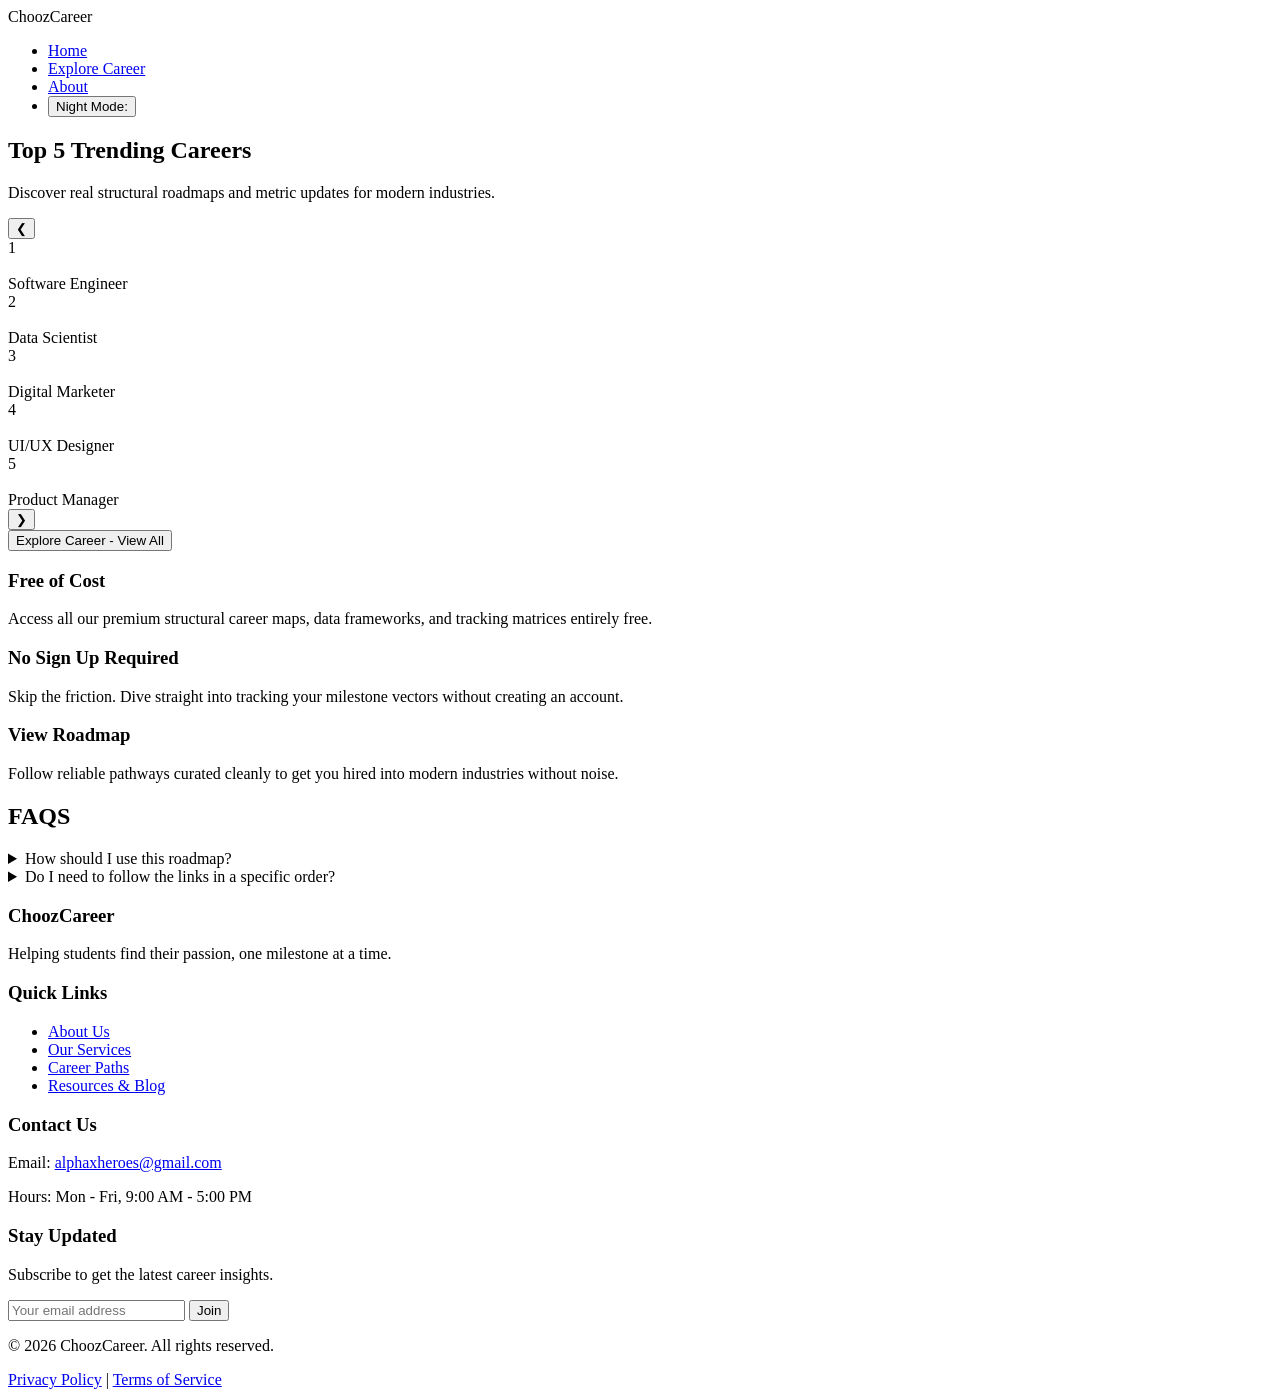
==== index.html @ 9ff568b5 "Initial Commit" ====
<!DOCTYPE html>
<html lang="en">

<head>
    <meta charset="UTF-8">
    <meta name="viewport" content="width=device-width, initial-scale=1.0">
    <title>ChoozCareer - Find Your Path</title>
    <link rel="stylesheet" href="/ChoozCareer/Css/index.css">
    <link rel="stylesheet" href="/ChoozCareer/Css/nav.css">
    <link rel="stylesheet" href="/ChoozCareer/Css/footer.css">
</head>
<header class="header">
    <div class="name">Chooz<span class="career">Career</span></div>
    <nav>
        <ul>
            <li><a href="index.html">Home</a></li>
            <li><a href="/ChoozCareer/Pages/explore.html">Explore Career</a></li>
            <li><a href="/ChoozCareer/Pages/about.html">About</a></li>
            <li class="theme-toggle-item">
                <button class="theme-switch" id="globalThemeBtn" onclick="toggleTheme()" aria-label="Toggle Night Mode">
                    <span class="switch-label">Night Mode:</span>
                    <div class="switch-track">
                        <div class="switch-knob"></div>
                    </div>
                </button>
            </li>
        </ul>
    </nav>
</header>

<main>
    <section class="hero">
        <h1>Top 5 Trending Careers</h1>
        <p>Discover real structural roadmaps and metric updates for modern industries.</p>
    </section>

    <section class="slider-section">
        <div class="slider-container">
            <button class="slider-btn prev-btn" onclick="changeSlide(-1)">&#10094;</button>

            <div class="slide active">
                <div class="slide-num">1</div>
                <img src="/images/software_engineer.jfif" alt="">
                <div class="slide-caption">Software Engineer</div>
            </div>
            <div class="slide">
                <div class="slide-num">2</div>
                <img src="/images/data_science.jfif" alt="">
                <div class="slide-caption">Data Scientist</div>
            </div>
            <div class="slide">
                <div class="slide-num">3</div>
                <img src="/images/digital_marketing.jfif" alt="">
                <div class="slide-caption">Digital Marketer</div>
            </div>
            <div class="slide">
                <div class="slide-num">4</div>
                <img src="/images/ui-ux.jfif" alt="">
                <div class="slide-caption">UI/UX Designer</div>
            </div>
            <div class="slide">
                <div class="slide-num">5</div>
                <img src="/images/product_manager.jfif" alt="">
                <div class="slide-caption">Product Manager</div>
            </div>

            <button class="slider-btn next-btn" onclick="changeSlide(1)">&#10095;</button>
        </div>

        <div class="explore-action">
            <button class="view-all-btn" onclick="window.location.href='explore.html'">Explore Career - View
                All</button>
        </div>
    </section>
    <section class="features-section">
        <div class="feature-box">
            <h3>Free of Cost</h3>
            <p>Access all our premium structural career maps, data frameworks, and tracking matrices entirely free.</p>
        </div>
        <div class="feature-box">
            <h3>No Sign Up Required</h3>
            <p>Skip the friction. Dive straight into tracking your milestone vectors without creating an account.</p>
        </div>
        <div class="feature-box">
            <h3>View Roadmap</h3>
            <p>Follow reliable pathways curated cleanly to get you hired into modern industries without noise.</p>
        </div>
    </section>

    <section class="faqs-section">
        <h2>FAQS</h2>
        <div class="faqs-container">

            <details class="faq-item">
                <summary>How should I use this roadmap?</summary>
                <p>Simply view the visual track to understand the core progression, then use the provided document links
                    to access the deep-dive learning materials for each node.</p>
            </details>

            <details class="faq-item">
                <summary>Do I need to follow the links in a specific order?</summary>
                <p>It helps to view the map from start to finish to understand the big picture, but you can click any
                    document link to learn a specific topic immediately.</p>
            </details>

        </div>
    </section>
</main>

<footer class="main-footer">
    <div class="footer-container">
        <div class="footer-section footer-brand">
            <h3>ChoozCareer</h3>
            <p>Helping students find their passion, one milestone at a time.</p>
        </div>

        <div class="footer-section footer-links">
            <h3>Quick Links</h3>
            <ul>
                <li><a href="#about">About Us</a></li>
                <li><a href="#services">Our Services</a></li>
                <li><a href="#careers">Career Paths</a></li>
                <li><a href="#blog">Resources & Blog</a></li>
            </ul>
        </div>

        <div class="footer-section contact-info" id="contact-info">
            <h3>Contact Us</h3>
            <p>Email: <a href="mailto:alphaxheroes@gmail.com">alphaxheroes@gmail.com</a></p>
            <p>Hours: Mon - Fri, 9:00 AM - 5:00 PM</p>
        </div>

        <div class="footer-section footer-newsletter">
            <h3>Stay Updated</h3>
            <p>Subscribe to get the latest career insights.</p>
            <form class="newsletter-form">
                <input type="email" placeholder="Your email address" required>
                <button type="submit">Join</button>
            </form>
        </div>
    </div>

    <div class="footer-bottom">
        <p>&copy; 2026 ChoozCareer. All rights reserved.</p>
        <div class="footer-legal">
            <a href="#privacy">Privacy Policy</a> | 
            <a href="#terms">Terms of Service</a>
        </div>
    </div>
</footer>


<script src="/ChoozCareer/Js/script.js">

</script>
</body>

</html>
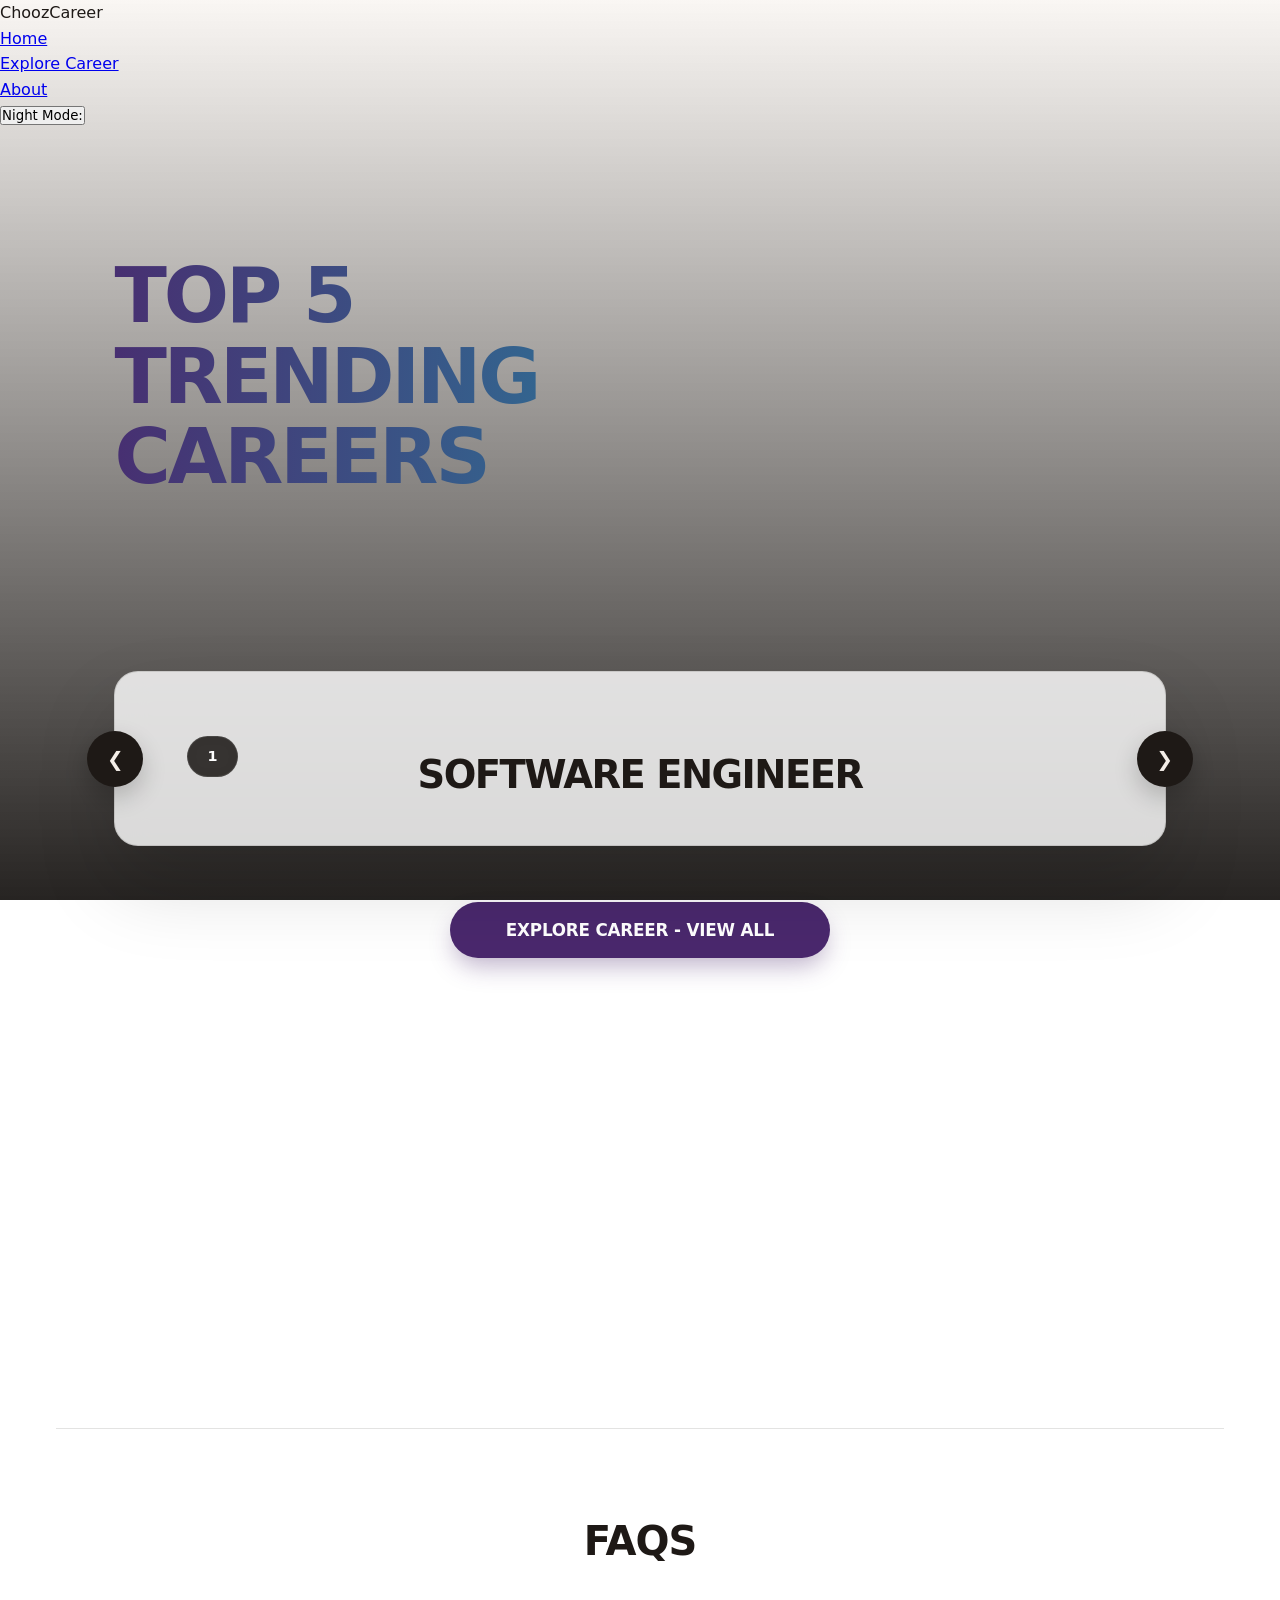
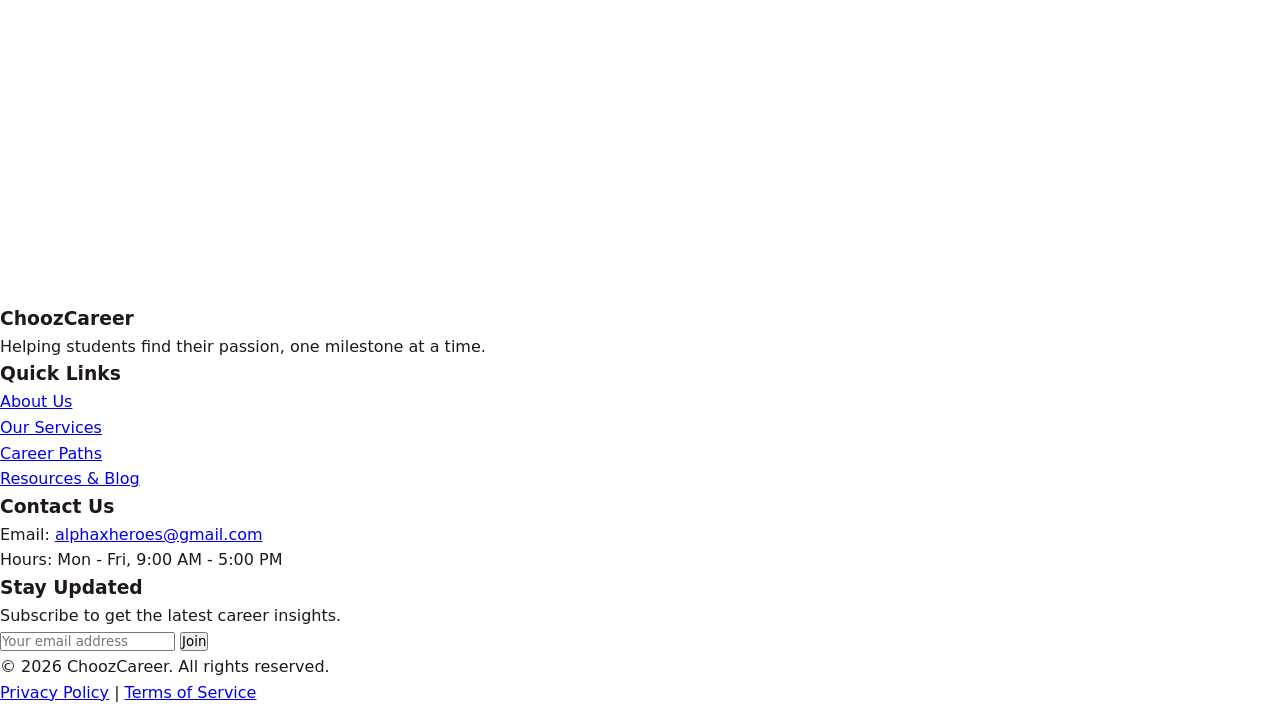
==== commit efd18bc6: "second commit" ====
--- a/index.html
+++ b/index.html
@@ -5,7 +5,7 @@
     <meta charset="UTF-8">
     <meta name="viewport" content="width=device-width, initial-scale=1.0">
     <title>ChoozCareer - Find Your Path</title>
-    <link rel="stylesheet" href="/ChoozCareer/Css/index.css">
+    <link rel="stylesheet" href="Css/index.css">
     <link rel="stylesheet" href="/ChoozCareer/Css/nav.css">
     <link rel="stylesheet" href="/ChoozCareer/Css/footer.css">
 </head>
--- a/Css/index.css
+++ b/Css/index.css
@@ -0,0 +1,307 @@
+:root {
+    --bg-color: #f4eee8; 
+    --text-color: #1e1916; 
+    --text-muted: #57504a; 
+    --primary: #4a286d;
+    --primary-hover: #6d3ba3;
+    --accent: #248ca5;
+    --card-bg: rgba(255, 255, 255, 0.82); 
+    --border-color: rgba(30, 25, 22, 0.12);
+    --footer-bg: #14110f;
+    --footer-text: #a39e99;
+    --glass-blur: blur(16px);
+    --radius-premium: 24px;
+}
+
+[data-theme="dark"] {
+    --bg-color: #0f0d0c;
+    --text-color: #f4eee8;
+    --text-muted: #bdafa4;
+    --card-bg: rgba(26, 22, 20, 0.85);
+    --border-color: rgba(244, 238, 232, 0.12);
+}
+
+* {
+    margin: 0;
+    padding: 0;
+    box-sizing: border-box;
+    font-family: 'Inter', 'Segoe UI', system-ui, sans-serif;
+    transition: background-color 0.3s ease, color 0.3s ease;
+}
+
+body {
+    background-image: url('/images/bg-image.jpg');
+    background-attachment: fixed;
+    background-position: center center;
+    background-size: cover;
+    background-repeat: no-repeat;
+    color: var(--text-color);
+    line-height: 1.6;
+    min-height: 100vh;
+    position: relative;
+    z-index: 1;
+}
+
+body::before {
+    content: '';
+    position: fixed;
+    top: 0; left: 0; right: 0; bottom: 0;
+    background: linear-gradient(180deg, rgba(244, 238, 232, 0.5) 0%, rgba(20, 17, 15, 0.92) 100%);
+    z-index: -1;
+}
+
+[data-theme="dark"] body::before {
+    background: linear-gradient(180deg, rgba(15, 13, 12, 0.8) 0%, rgba(5, 4, 4, 0.98) 100%);
+}
+
+main {
+    max-width: 1200px;
+    margin: 0 auto;
+    padding: 2rem 1rem;
+}
+
+.hero {
+    text-align: left;
+    padding: 6rem 5% 3rem;
+    max-width: 800px;
+    background: linear-gradient(to right, var(--primary), var(--accent));
+    -webkit-background-clip: text;
+    -webkit-text-fill-color: transparent;
+}
+
+.hero h1 {
+    font-size: 4.8rem;
+    font-weight: 800;
+    letter-spacing: -3px;
+    line-height: 1.05;
+    text-transform: uppercase;
+    margin-bottom: 1.5rem;
+    color: var(--text-color);
+}
+
+.hero p {
+    font-size: 1.35rem;
+    opacity: 0.9;
+    color: var(--text-muted);
+}
+
+
+.slider-section {
+    padding: 2rem 5% 4rem;
+    position: relative;
+}
+
+.slider-container {
+    display: flex;
+    align-items: center;
+    justify-content: space-between;
+    background: var(--card-bg);
+    backdrop-filter: var(--glass-blur);
+    -webkit-backdrop-filter: var(--glass-blur);
+    border-radius: var(--radius-premium);
+    padding: 2.5rem;
+    border: 1px solid var(--border-color);
+    position: relative;
+    box-shadow: 0 40px 80px rgba(0, 0, 0, 0.15);
+}
+
+.slide {
+    display: none;
+    width: 100%;
+    text-align: center;
+    position: relative;
+}
+
+.slide.active {
+    display: block;
+    animation: luxuryFadeIn 0.5s cubic-bezier(0.16, 1, 0.3, 1);
+}
+
+.slide .image-wrapper {
+    position: relative;
+    border-radius: 16px;
+    overflow: hidden;
+    box-shadow: 0 25px 50px rgba(0, 0, 0, 0.15);
+}
+
+.slide .image-wrapper::after {
+    content: '';
+    position: absolute;
+    top: 0; left: 0; right: 0; bottom: 0;
+    background: linear-gradient(180deg, rgba(0, 0, 0, 0) 60%, rgba(0, 0, 0, 0.35) 100%);
+}
+
+.slide img {
+    width: 100%;
+    max-height: 520px;
+    object-fit: cover;
+    display: block;
+    transition: transform 0.5s ease;
+}
+
+.slide:hover img {
+    transform: scale(1.03); 
+}
+
+.slide-num {
+    position: absolute;
+    top: 1.5rem;
+    left: 2rem;
+    background: rgba(20, 17, 15, 0.85);
+    backdrop-filter: blur(8px);
+    color: #ffffff;
+    padding: 0.5rem 1.2rem;
+    border-radius: 30px;
+    font-weight: 700;
+    font-size: 0.9rem;
+    border: 1px solid rgba(255, 255, 255, 0.1);
+    z-index: 5;
+}
+
+.slide-caption {
+    margin-top: 2rem;
+    font-size: 2.4rem;
+    font-weight: 800;
+    letter-spacing: -1.5px;
+    text-transform: uppercase;
+    color: var(--text-color);
+}
+
+.slider-btn {
+    background: var(--text-color);
+    color: var(--bg-color);
+    border: none;
+    width: 56px;
+    height: 56px;
+    border-radius: 50%;
+    font-size: 1.25rem;
+    cursor: pointer;
+    z-index: 10;
+    display: flex;
+    align-items: center;
+    justify-content: center;
+    box-shadow: 0 10px 25px rgba(0, 0, 0, 0.2);
+    transition: transform 0.25s cubic-bezier(0.16, 1, 0.3, 1), background-color 0.2s;
+    position: absolute;
+}
+
+.prev-btn { left: -28px; }
+.next-btn { right: -28px; }
+
+.slider-btn:hover {
+    transform: scale(1.08);
+    opacity: 0.95;
+}
+
+.explore-action {
+    text-align: center;
+    margin-top: 3.5rem;
+}
+
+.view-all-btn {
+    background-color: var(--primary);
+    color: #ffffff;
+    border: none;
+    padding: 1.1rem 3.5rem;
+    font-size: 1.05rem;
+    cursor: pointer;
+    border-radius: 40px; 
+    font-weight: 700;
+    text-transform: uppercase;
+    letter-spacing: -0.2px;
+    box-shadow: 0 12px 24px -4px rgba(74, 40, 109, 0.35);
+    transition: transform 0.25s variants, box-shadow 0.25s ease;
+}
+
+.view-all-btn:hover {
+    background-color: var(--primary-hover);
+    transform: translateY(-3px);
+    box-shadow: 0 20px 35px -4px rgba(74, 40, 109, 0.45);
+}
+
+.features-section {
+    display: grid;
+    grid-template-columns: repeat(auto-fit, minmax(280px, 1fr));
+    gap: 2.5rem;
+    margin: 5rem 0;
+}
+
+.feature-box {
+    background-color: var(--card-bg);
+    backdrop-filter: var(--glass-blur);
+    -webkit-backdrop-filter: var(--glass-blur);
+    padding: 3.5rem 2rem;
+    text-align: center;
+    border-radius: var(--radius-premium);
+    box-shadow: 0 20px 45px rgba(0, 0, 0, 0.05);
+    border-top: 4px solid var(--accent);
+    border-left: 1px solid var(--border-color);
+    border-right: 1px solid var(--border-color);
+    border-bottom: 1px solid var(--border-color);
+}
+
+.feature-box h3 {
+    margin-bottom: 1rem;
+    font-size: 1.45rem;
+    font-weight: 800;
+    text-transform: uppercase;
+    letter-spacing: -0.3px;
+}
+
+.feature-box p {
+    color: var(--text-muted);
+}
+
+.roadmap-wrapper {
+    margin-top: 3.5rem;
+    background: var(--card-bg);
+    backdrop-filter: var(--glass-blur);
+    -webkit-backdrop-filter: var(--glass-blur);
+    border-radius: var(--radius-premium);
+    padding: 3.5rem;
+    border: 1px solid var(--border-color);
+    box-shadow: 0 30px 70px rgba(0,0,0,0.08);
+}
+
+.faqs-section {
+    text-align: center;
+    padding: 5rem 5% 2rem;
+    border-top: 1px solid var(--border-color);
+}
+
+.faqs-section h2 {
+    font-size: 2.5rem;
+    font-weight: 800;
+    margin-bottom: 3rem;
+    text-transform: uppercase;
+    letter-spacing: -1px;
+}
+
+.faqs-container {
+    max-width: 850px;
+    margin: 0 auto;
+    text-align: left;
+}
+
+.faq-item {
+    background-color: var(--card-bg);
+    backdrop-filter: var(--glass-blur);
+    margin-bottom: 1.5rem;
+    padding: 1.6rem;
+    border-radius: 16px;
+    border: 1px solid var(--border-color);
+}
+
+.faq-item summary {
+    font-weight: 700;
+    font-size: 1.25rem;
+    cursor: pointer;
+    outline: none;
+    color: var(--text-color);
+}
+
+.faq-item p {
+    padding-top: 1rem;
+    line-height: 1.7;
+    color: var(--text-muted);
+}
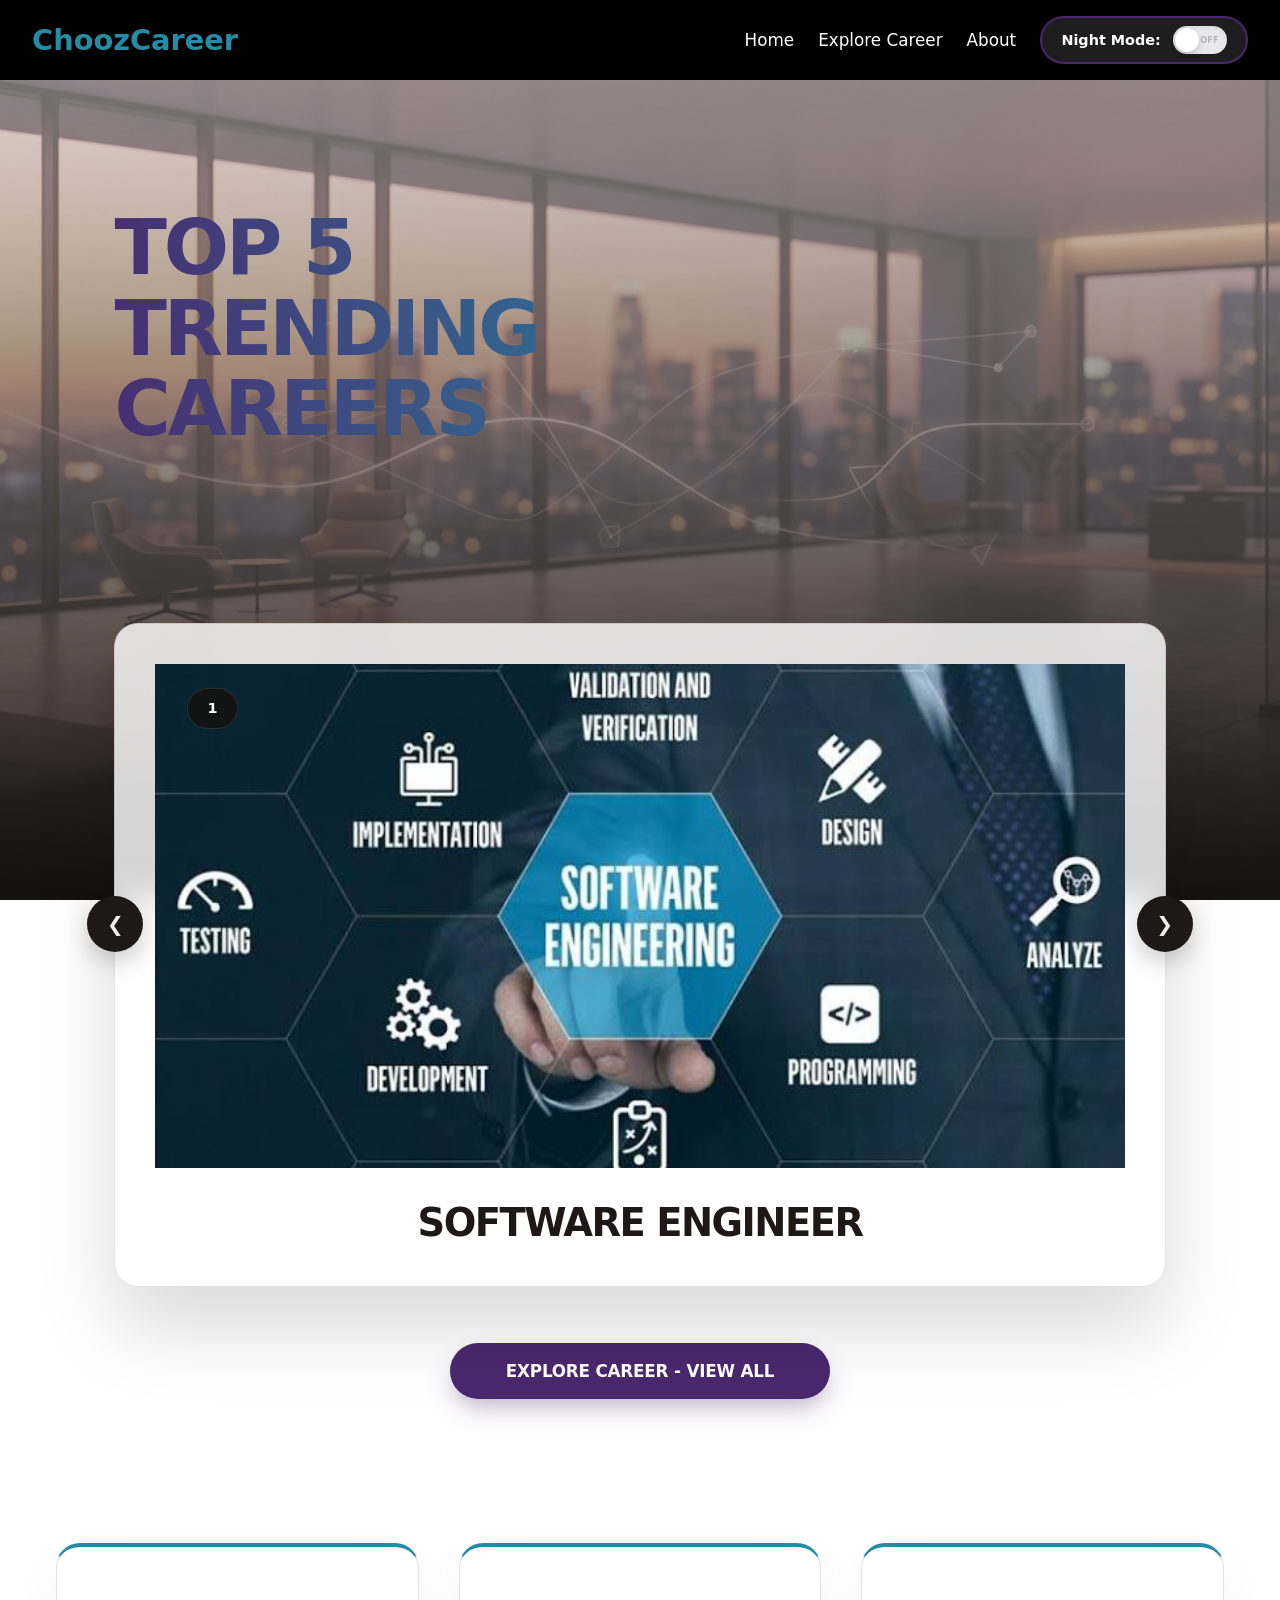
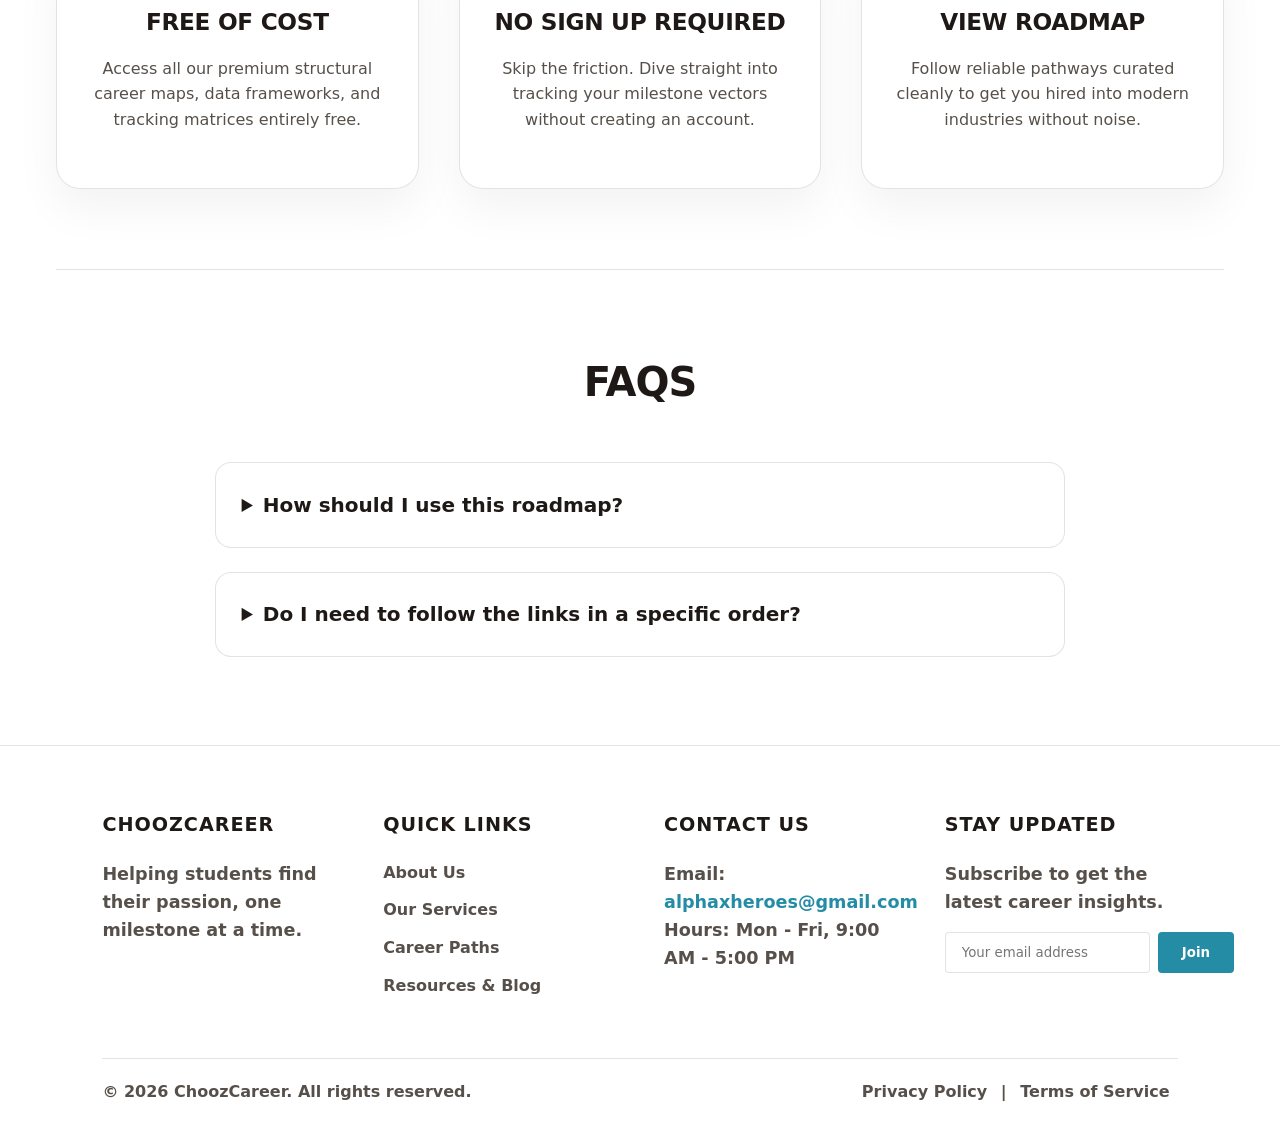
==== commit 5786e4ab: "third commit" ====
--- a/index.html
+++ b/index.html
@@ -6,16 +6,16 @@
     <meta name="viewport" content="width=device-width, initial-scale=1.0">
     <title>ChoozCareer - Find Your Path</title>
     <link rel="stylesheet" href="Css/index.css">
-    <link rel="stylesheet" href="/ChoozCareer/Css/nav.css">
-    <link rel="stylesheet" href="/ChoozCareer/Css/footer.css">
+    <link rel="stylesheet" href="Css/nav.css">
+    <link rel="stylesheet" href="Css/footer.css">
 </head>
 <header class="header">
     <div class="name">Chooz<span class="career">Career</span></div>
     <nav>
         <ul>
             <li><a href="index.html">Home</a></li>
-            <li><a href="/ChoozCareer/Pages/explore.html">Explore Career</a></li>
-            <li><a href="/ChoozCareer/Pages/about.html">About</a></li>
+            <li><a href="/Pages/explore.html">Explore Career</a></li>
+            <li><a href="/Pages/about.html">About</a></li>
             <li class="theme-toggle-item">
                 <button class="theme-switch" id="globalThemeBtn" onclick="toggleTheme()" aria-label="Toggle Night Mode">
                     <span class="switch-label">Night Mode:</span>
@@ -40,27 +40,27 @@
 
             <div class="slide active">
                 <div class="slide-num">1</div>
-                <img src="/images/software_engineer.jfif" alt="">
+                <img src="/assets/software_engineer.jfif" alt="">
                 <div class="slide-caption">Software Engineer</div>
             </div>
             <div class="slide">
                 <div class="slide-num">2</div>
-                <img src="/images/data_science.jfif" alt="">
+                <img src="/assets/data_science.jfif" alt="">
                 <div class="slide-caption">Data Scientist</div>
             </div>
             <div class="slide">
                 <div class="slide-num">3</div>
-                <img src="/images/digital_marketing.jfif" alt="">
+                <img src="/assets/digital_marketing.jfif" alt="">
                 <div class="slide-caption">Digital Marketer</div>
             </div>
             <div class="slide">
                 <div class="slide-num">4</div>
-                <img src="/images/ui-ux.jfif" alt="">
+                <img src="/assets/ui-ux.jfif" alt="">
                 <div class="slide-caption">UI/UX Designer</div>
             </div>
             <div class="slide">
                 <div class="slide-num">5</div>
-                <img src="/images/product_manager.jfif" alt="">
+                <img src="/assets/product_manager.jfif" alt="">
                 <div class="slide-caption">Product Manager</div>
             </div>
 
@@ -68,7 +68,7 @@
         </div>
 
         <div class="explore-action">
-            <button class="view-all-btn" onclick="window.location.href='explore.html'">Explore Career - View
+            <button class="view-all-btn" onclick="window.location.href='Pages/explore.html'">Explore Career - View
                 All</button>
         </div>
     </section>
@@ -150,7 +150,7 @@
 </footer>
 
 
-<script src="/ChoozCareer/Js/script.js">
+<script src="/Js/script.js">
 
 </script>
 </body>
--- a/Css/index.css
+++ b/Css/index.css
@@ -1,11 +1,11 @@
 :root {
-    --bg-color: #f4eee8; 
-    --text-color: #1e1916; 
-    --text-muted: #57504a; 
+    --bg-color: #f4eee8;
+    --text-color: #1e1916;
+    --text-muted: #57504a;
     --primary: #4a286d;
     --primary-hover: #6d3ba3;
     --accent: #248ca5;
-    --card-bg: rgba(255, 255, 255, 0.82); 
+    --card-bg: rgba(255, 255, 255, 0.82);
     --border-color: rgba(30, 25, 22, 0.12);
     --footer-bg: #14110f;
     --footer-text: #a39e99;
@@ -30,7 +30,7 @@
 }
 
 body {
-    background-image: url('/images/bg-image.jpg');
+    background-image: url('/assets/bg-image.jpg');
     background-attachment: fixed;
     background-position: center center;
     background-size: cover;
@@ -45,7 +45,10 @@
 body::before {
     content: '';
     position: fixed;
-    top: 0; left: 0; right: 0; bottom: 0;
+    top: 0;
+    left: 0;
+    right: 0;
+    bottom: 0;
     background: linear-gradient(180deg, rgba(244, 238, 232, 0.5) 0%, rgba(20, 17, 15, 0.92) 100%);
     z-index: -1;
 }
@@ -89,18 +92,17 @@
 .slider-section {
     padding: 2rem 5% 4rem;
     position: relative;
+    max-width: 1200px;
+    margin: 0 auto;
 }
 
 .slider-container {
-    display: flex;
-    align-items: center;
-    justify-content: space-between;
-    background: var(--card-bg);
-    backdrop-filter: var(--glass-blur);
-    -webkit-backdrop-filter: var(--glass-blur);
-    border-radius: var(--radius-premium);
+    background: var(--card-bg, #ffffff);
+    backdrop-filter: var(--glass-blur, blur(10px));
+    -webkit-backdrop-filter: var(--glass-blur, blur(10px));
+    border-radius: var(--radius-premium, 24px);
     padding: 2.5rem;
-    border: 1px solid var(--border-color);
+    border: 1px solid var(--border-color, #e0e0e0);
     position: relative;
     box-shadow: 0 40px 80px rgba(0, 0, 0, 0.15);
 }
@@ -122,6 +124,8 @@
     border-radius: 16px;
     overflow: hidden;
     box-shadow: 0 25px 50px rgba(0, 0, 0, 0.15);
+    max-width: 100%;
+    height: 520px;
 }
 
 .slide .image-wrapper::after {
@@ -129,10 +133,12 @@
     position: absolute;
     top: 0; left: 0; right: 0; bottom: 0;
     background: linear-gradient(180deg, rgba(0, 0, 0, 0) 60%, rgba(0, 0, 0, 0.35) 100%);
+    pointer-events: none;
 }
 
 .slide img {
     width: 100%;
+    height: 100%;
     max-height: 520px;
     object-fit: cover;
     display: block;
@@ -164,12 +170,14 @@
     font-weight: 800;
     letter-spacing: -1.5px;
     text-transform: uppercase;
-    color: var(--text-color);
+    color: var(--text-color, #14110f);
+    line-height: 1.2;
+    min-height: 2.88rem;
 }
 
 .slider-btn {
-    background: var(--text-color);
-    color: var(--bg-color);
+    background: var(--text-color, #14110f);
+    color: var(--bg-color, #ffffff);
     border: none;
     width: 56px;
     height: 56px;
@@ -181,15 +189,17 @@
     align-items: center;
     justify-content: center;
     box-shadow: 0 10px 25px rgba(0, 0, 0, 0.2);
-    transition: transform 0.25s cubic-bezier(0.16, 1, 0.3, 1), background-color 0.2s;
     position: absolute;
+    top: calc(2.5rem + 260px);
+    transform: translateY(-50%);
+    transition: transform 0.25s cubic-bezier(0.16, 1, 0.3, 1), background-color 0.2s, opacity 0.2s;
 }
 
 .prev-btn { left: -28px; }
 .next-btn { right: -28px; }
 
 .slider-btn:hover {
-    transform: scale(1.08);
+    transform: translateY(-50%) scale(1.08);
     opacity: 0.95;
 }
 
@@ -199,7 +209,7 @@
 }
 
 .view-all-btn {
-    background-color: var(--primary);
+    background-color: var(--primary, #4a286d);
     color: #ffffff;
     border: none;
     padding: 1.1rem 3.5rem;
@@ -210,14 +220,25 @@
     text-transform: uppercase;
     letter-spacing: -0.2px;
     box-shadow: 0 12px 24px -4px rgba(74, 40, 109, 0.35);
-    transition: transform 0.25s variants, box-shadow 0.25s ease;
+    transition: transform 0.25s ease, box-shadow 0.25s ease;
 }
 
 .view-all-btn:hover {
-    background-color: var(--primary-hover);
-    transform: translateY(-3px);
-    box-shadow: 0 20px 35px -4px rgba(74, 40, 109, 0.45);
-}
+    transform: translateY(-2px);
+    box-shadow: 0 16px 30px -4px rgba(74, 40, 109, 0.45);
+}
+
+@keyframes luxuryFadeIn {
+    from {
+        opacity: 0;
+        transform: scale(0.98);
+    }
+    to {
+        opacity: 1;
+        transform: scale(1);
+    }
+}
+
 
 .features-section {
     display: grid;
@@ -260,7 +281,7 @@
     border-radius: var(--radius-premium);
     padding: 3.5rem;
     border: 1px solid var(--border-color);
-    box-shadow: 0 30px 70px rgba(0,0,0,0.08);
+    box-shadow: 0 30px 70px rgba(0, 0, 0, 0.08);
 }
 
 .faqs-section {
@@ -304,4 +325,4 @@
     padding-top: 1rem;
     line-height: 1.7;
     color: var(--text-muted);
-}
+}
--- a/Css/nav.css
+++ b/Css/nav.css
@@ -0,0 +1,157 @@
+.header {
+    background-color: #000000;
+    color: var(--accent);
+    padding: 0 2rem;
+    height: 80px;
+    display: flex;
+    justify-content: space-between;
+    align-items: center;
+    position: sticky;
+    top: 0;
+    z-index: 1000;
+}
+
+.name {
+    font-size: 1.8rem;
+    font-weight: 700;
+}
+
+.career {
+    color: var(--accent);
+}
+
+nav ul {
+    display: flex;
+    align-items: center;
+    gap: 1.5rem;
+    list-style: none;
+}
+
+header a {
+    font-size: 1.05rem;
+    text-decoration: none;
+    color: #ffffff;
+    font-weight: 500;
+}
+
+header a:hover {
+    color: var(--primary-hover);
+    text-decoration: underline;
+}
+
+.night-mode {
+    background: transparent;
+    border: 2px solid var(--accent);
+    color: #ffffff;
+    padding: 0.4rem 1rem;
+    border-radius: 20px;
+    cursor: pointer;
+    font-weight: 600;
+}
+
+.night-mode:hover {
+    background: var(--accent);
+    color: #000;
+}
+
+.theme-toggle-item {
+    list-style: none;
+    display: inline-block;
+    font-family: 'Segoe UI', Tahoma, Geneva, Verdana, sans-serif;
+}
+
+.theme-switch {
+    background: #1e1e1e;
+    border: 2px solid var(--primary, #5d1f97);
+    color: #ffffff;
+    padding: 0.5rem 1.2rem;
+    border-radius: 24px;
+    cursor: pointer;
+    font-size: 0.9rem;
+    font-weight: 600;
+    display: inline-flex;
+    align-items: center;
+    gap: 12px;
+    transition: all 0.3s cubic-bezier(0.4, 0, 0.2, 1);
+    outline: none;
+}
+
+.theme-switch:hover {
+    transform: translateY(-1px);
+    box-shadow: 0 4px 12px rgba(93, 31, 151, 0.2);
+}
+
+.switch-label {
+    user-select: none;
+}
+
+.switch-track {
+    position: relative;
+    width: 54px;
+    height: 28px;
+    background-color: #e9e9eb;
+    border-radius: 14px;
+    transition: background-color 0.3s cubic-bezier(0.4, 0, 0.2, 1);
+    box-shadow: inset 0 2px 4px rgba(0, 0, 0, 0.08);
+    display: inline-block;
+    vertical-align: middle;
+}
+
+
+.switch-track::after {
+    content: 'OFF';
+    position: absolute;
+    right: 8px;
+    top: 50%;
+    transform: translateY(-50%);
+    font-size: 8px;
+    font-weight: 800;
+    color: #b5b5b9;
+    letter-spacing: 0.3px;
+}
+
+.switch-knob {
+    position: absolute;
+    top: 2px;
+    left: 2px;
+    width: 24px;
+    height: 24px;
+    background-color: #ffffff;
+    border-radius: 50%;
+    box-shadow: 0 3px 6px rgba(0, 0, 0, 0.15), 0 1px 3px rgba(0, 0, 0, 0.06);
+    transition: transform 0.3s cubic-bezier(0.25, 1, 0.5, 1);
+    z-index: 2;
+}
+
+[data-theme="dark"] {
+    --bg-color: #0f172a;
+    --text-color: #f8fafc;
+    --card-bg: #1e293b;
+    --border-color: #334155;
+    --accent: #0aee0a;
+}
+
+[data-theme="dark"] .theme-switch {
+    background: var(--accent, #248ca5);
+    border-color: var(--accent, #248ca5);
+    color: #000000;
+}
+
+[data-theme="dark"] .theme-switch:hover {
+    box-shadow: 0 4px 12px rgba(36, 140, 165, 0.3);
+}
+
+[data-theme="dark"] .switch-track {
+    background-color: #2ecc71;
+}
+
+[data-theme="dark"] .switch-track::after {
+    content: 'ON';
+    color: #ffffff;
+    left: 8px;
+    right: unset;
+}
+
+[data-theme="dark"] .switch-knob {
+    transform: translateX(26px);
+}
--- a/Css/footer.css
+++ b/Css/footer.css
@@ -0,0 +1,135 @@
+.main-footer {
+    border-top: 1px solid var(--border-color);
+    padding: 4rem 8% 2rem 8%;
+    background-color: var(--card-bg);
+    backdrop-filter: var(--glass-blur);
+    -webkit-backdrop-filter: var(--glass-blur);
+    animation: luxuryFadeIn 0.8s ease-out forwards;
+}
+
+.footer-container {
+    display: flex;
+    flex-wrap: wrap;
+    justify-content: space-between;
+    gap: 3rem;
+    padding-bottom: 3rem;
+}
+
+.footer-section {
+    flex: 1;
+    min-width: 220px;
+}
+
+.footer-section h3 {
+    font-size: 1.2rem;
+    font-weight: 800;
+    text-transform: uppercase;
+    letter-spacing: 0.05em;
+    margin-bottom: 1.2rem;
+    color: var(--text-color, #fff);
+}
+
+.footer-section p, 
+.footer-section .footer-brand {
+    font-size: 1.1rem;
+    font-weight: 600;
+    color: var(--text-muted);
+    line-height: 1.6;
+}
+
+.footer-section a {
+    color: var(--accent);
+    text-decoration: none;
+    font-weight: 700;
+    transition: color 0.3s ease, border-bottom 0.3s ease;
+}
+
+.footer-section a:hover {
+    text-decoration: underline;
+}
+
+.footer-links ul {
+    list-style: none;
+    padding: 0;
+    margin: 0;
+}
+
+.footer-links li {
+    margin-bottom: 0.75rem;
+}
+
+.footer-links a {
+    color: var(--text-muted);
+    font-weight: 600;
+}
+
+.footer-links a:hover {
+    color: var(--accent);
+    text-decoration: none;
+}
+
+.newsletter-form {
+    display: flex;
+    gap: 0.5rem;
+    margin-top: 1rem;
+}
+
+.newsletter-form input[type="email"] {
+    flex: 1;
+    padding: 0.75rem 1rem;
+    border: 1px solid var(--border-color);
+    background: rgba(255, 255, 255, 0.05);
+    border-radius: 4px;
+    color: #fff;
+    font-family: inherit;
+}
+
+.newsletter-form button {
+    padding: 0.75rem 1.5rem;
+    background-color: var(--accent);
+    border: none;
+    color: #fff;
+    font-weight: 700;
+    border-radius: 4px;
+    cursor: pointer;
+    transition: opacity 0.2s ease;
+}
+
+.newsletter-form button:hover {
+    opacity: 0.9;
+}
+
+.footer-bottom {
+    display: flex;
+    justify-content: space-between;
+    align-items: center;
+    flex-wrap: wrap;
+    gap: 1rem;
+    border-top: 1px solid var(--border-color);
+    padding-top: 20px;
+    font-size: 1rem;
+    font-weight: 700;
+    color: var(--text-muted);
+}
+
+.footer-legal a {
+    color: var(--text-muted);
+    font-weight: 600;
+    text-decoration: none;
+    margin: 0 0.5rem;
+}
+
+.footer-legal a:hover {
+    color: var(--accent);
+}
+
+@keyframes luxuryFadeIn {
+    from { 
+        opacity: 0; 
+        transform: translateY(15px) scale(0.99); 
+    }
+    to { 
+        opacity: 1; 
+        transform: translateY(0) scale(1); 
+    }
+}
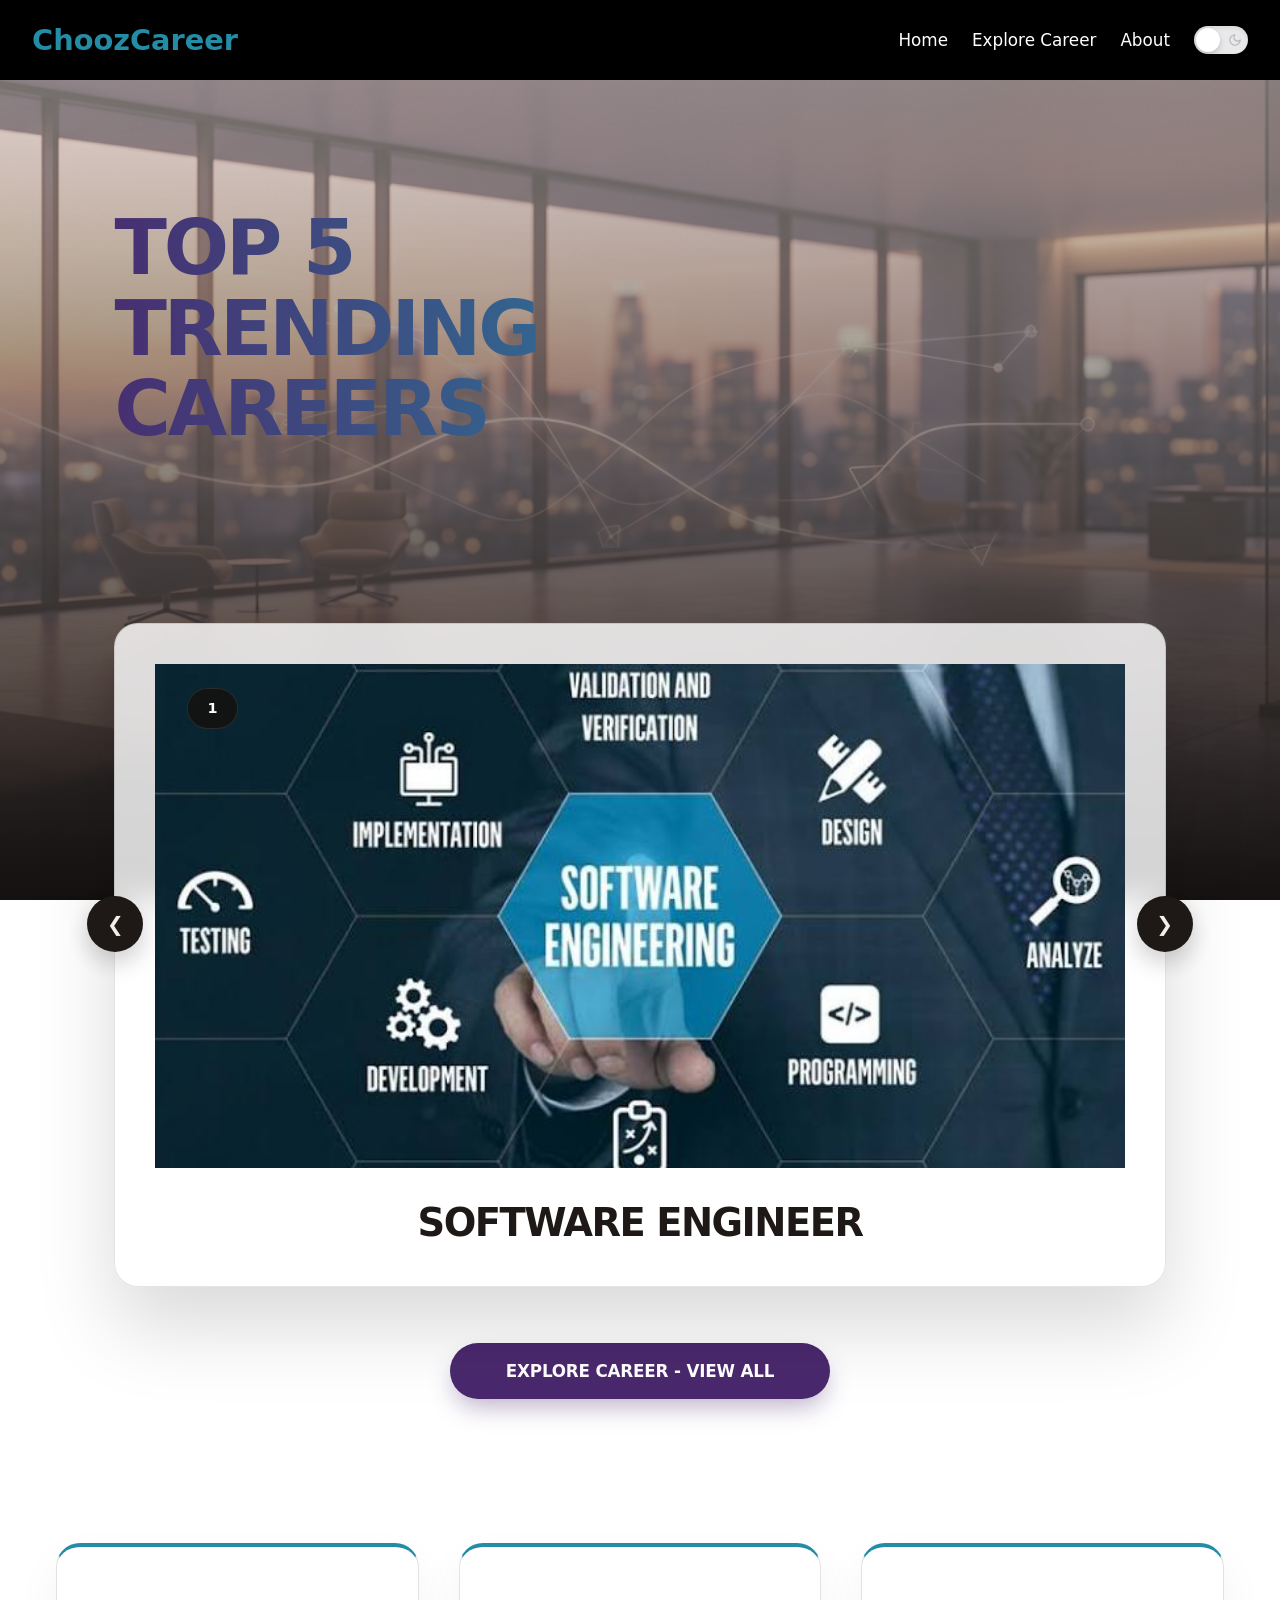
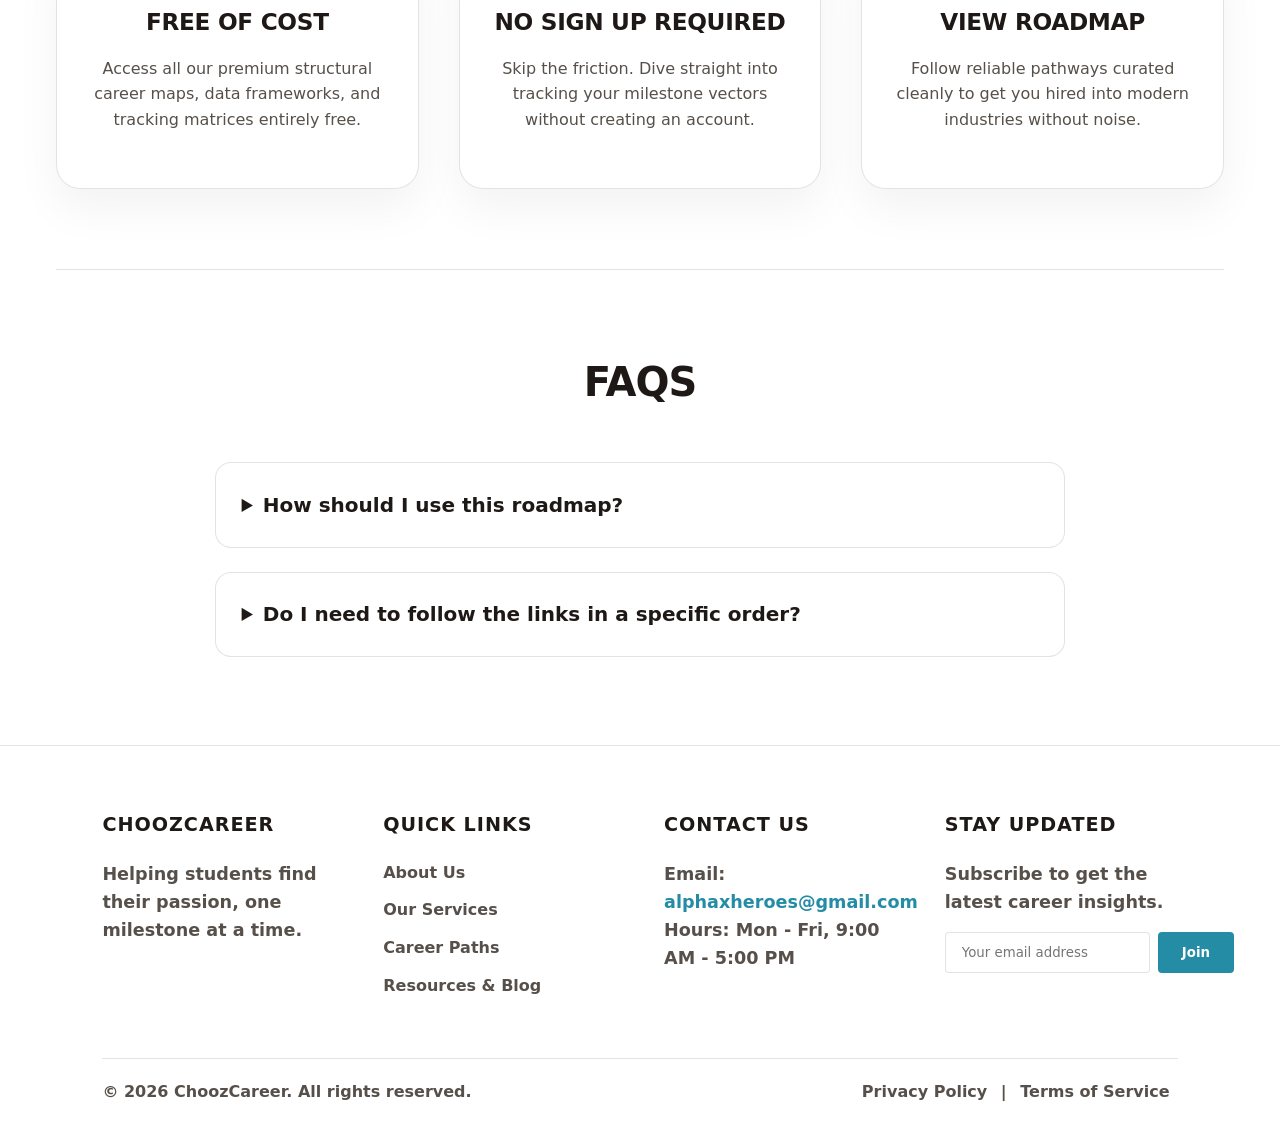
==== commit 9d4c66ec: "last commit" ====
--- a/index.html
+++ b/index.html
@@ -9,6 +9,7 @@
     <link rel="stylesheet" href="Css/nav.css">
     <link rel="stylesheet" href="Css/footer.css">
 </head>
+
 <header class="header">
     <div class="name">Chooz<span class="career">Career</span></div>
     <nav>
@@ -17,9 +18,20 @@
             <li><a href="/Pages/explore.html">Explore Career</a></li>
             <li><a href="/Pages/about.html">About</a></li>
             <li class="theme-toggle-item">
-                <button class="theme-switch" id="globalThemeBtn" onclick="toggleTheme()" aria-label="Toggle Night Mode">
-                    <span class="switch-label">Night Mode:</span>
+                <button class="theme-switch" id="globalThemeBtn" onclick="toggleTheme()"
+                    aria-label="Toggle dark and light mode">
                     <div class="switch-track">
+                        <svg class="icon icon-sun" xmlns="http://w3.org" viewBox="0 0 24 24" fill="none"
+                            stroke="currentColor" stroke-width="2" stroke-linecap="round" stroke-linejoin="round">
+                            <circle cx="12" cy="12" r="4"></circle>
+                            <path
+                                d="M12 2v2M12 20v2M4.93 4.93l1.41 1.41M17.66 17.66l1.41 1.41M2 12h2M20 12h2M6.34 17.66l-1.41 1.41M19.07 4.93l-1.41 1.41">
+                            </path>
+                        </svg>
+                        <svg class="icon icon-moon" xmlns="http://w3.org" viewBox="0 0 24 24" fill="none"
+                            stroke="currentColor" stroke-width="2" stroke-linecap="round" stroke-linejoin="round">
+                            <path d="M12 3a6 6 0 0 0 9 9 9 9 0 1 1-9-9Z"></path>
+                        </svg>
                         <div class="switch-knob"></div>
                     </div>
                 </button>
@@ -143,7 +155,7 @@
     <div class="footer-bottom">
         <p>&copy; 2026 ChoozCareer. All rights reserved.</p>
         <div class="footer-legal">
-            <a href="#privacy">Privacy Policy</a> | 
+            <a href="#privacy">Privacy Policy</a> |
             <a href="#terms">Terms of Service</a>
         </div>
     </div>
--- a/Css/nav.css
+++ b/Css/nav.css
@@ -61,28 +61,18 @@
 }
 
 .theme-switch {
-    background: #1e1e1e;
-    border: 2px solid var(--primary, #5d1f97);
-    color: #ffffff;
-    padding: 0.5rem 1.2rem;
-    border-radius: 24px;
+    background: transparent;
+    border: none;
+    padding: 0;
     cursor: pointer;
-    font-size: 0.9rem;
-    font-weight: 600;
     display: inline-flex;
     align-items: center;
-    gap: 12px;
+    outline: none;
     transition: all 0.3s cubic-bezier(0.4, 0, 0.2, 1);
-    outline: none;
 }
 
 .theme-switch:hover {
     transform: translateY(-1px);
-    box-shadow: 0 4px 12px rgba(93, 31, 151, 0.2);
-}
-
-.switch-label {
-    user-select: none;
 }
 
 .switch-track {
@@ -93,21 +83,26 @@
     border-radius: 14px;
     transition: background-color 0.3s cubic-bezier(0.4, 0, 0.2, 1);
     box-shadow: inset 0 2px 4px rgba(0, 0, 0, 0.08);
-    display: inline-block;
-    vertical-align: middle;
+    display: flex;
+    align-items: center;
+    justify-content: space-between;
+    padding: 0 6px;
 }
 
+.switch-track .icon {
+    width: 14px;
+    height: 14px;
+    z-index: 1;
+    pointer-events: none;
+    transition: color 0.3s ease;
+}
 
-.switch-track::after {
-    content: 'OFF';
-    position: absolute;
-    right: 8px;
-    top: 50%;
-    transform: translateY(-50%);
-    font-size: 8px;
-    font-weight: 800;
+.icon-sun {
+    color: #ffb703;
+}
+
+.icon-moon {
     color: #b5b5b9;
-    letter-spacing: 0.3px;
 }
 
 .switch-knob {
@@ -131,25 +126,16 @@
     --accent: #0aee0a;
 }
 
-[data-theme="dark"] .theme-switch {
-    background: var(--accent, #248ca5);
-    border-color: var(--accent, #248ca5);
-    color: #000000;
+[data-theme="dark"] .switch-track {
+    background-color: #2c3e50;
 }
 
-[data-theme="dark"] .theme-switch:hover {
-    box-shadow: 0 4px 12px rgba(36, 140, 165, 0.3);
+[data-theme="dark"] .icon-sun {
+    color: #64748b;
 }
 
-[data-theme="dark"] .switch-track {
-    background-color: #2ecc71;
-}
-
-[data-theme="dark"] .switch-track::after {
-    content: 'ON';
-    color: #ffffff;
-    left: 8px;
-    right: unset;
+[data-theme="dark"] .icon-moon {
+    color: #f1c40f;
 }
 
 [data-theme="dark"] .switch-knob {
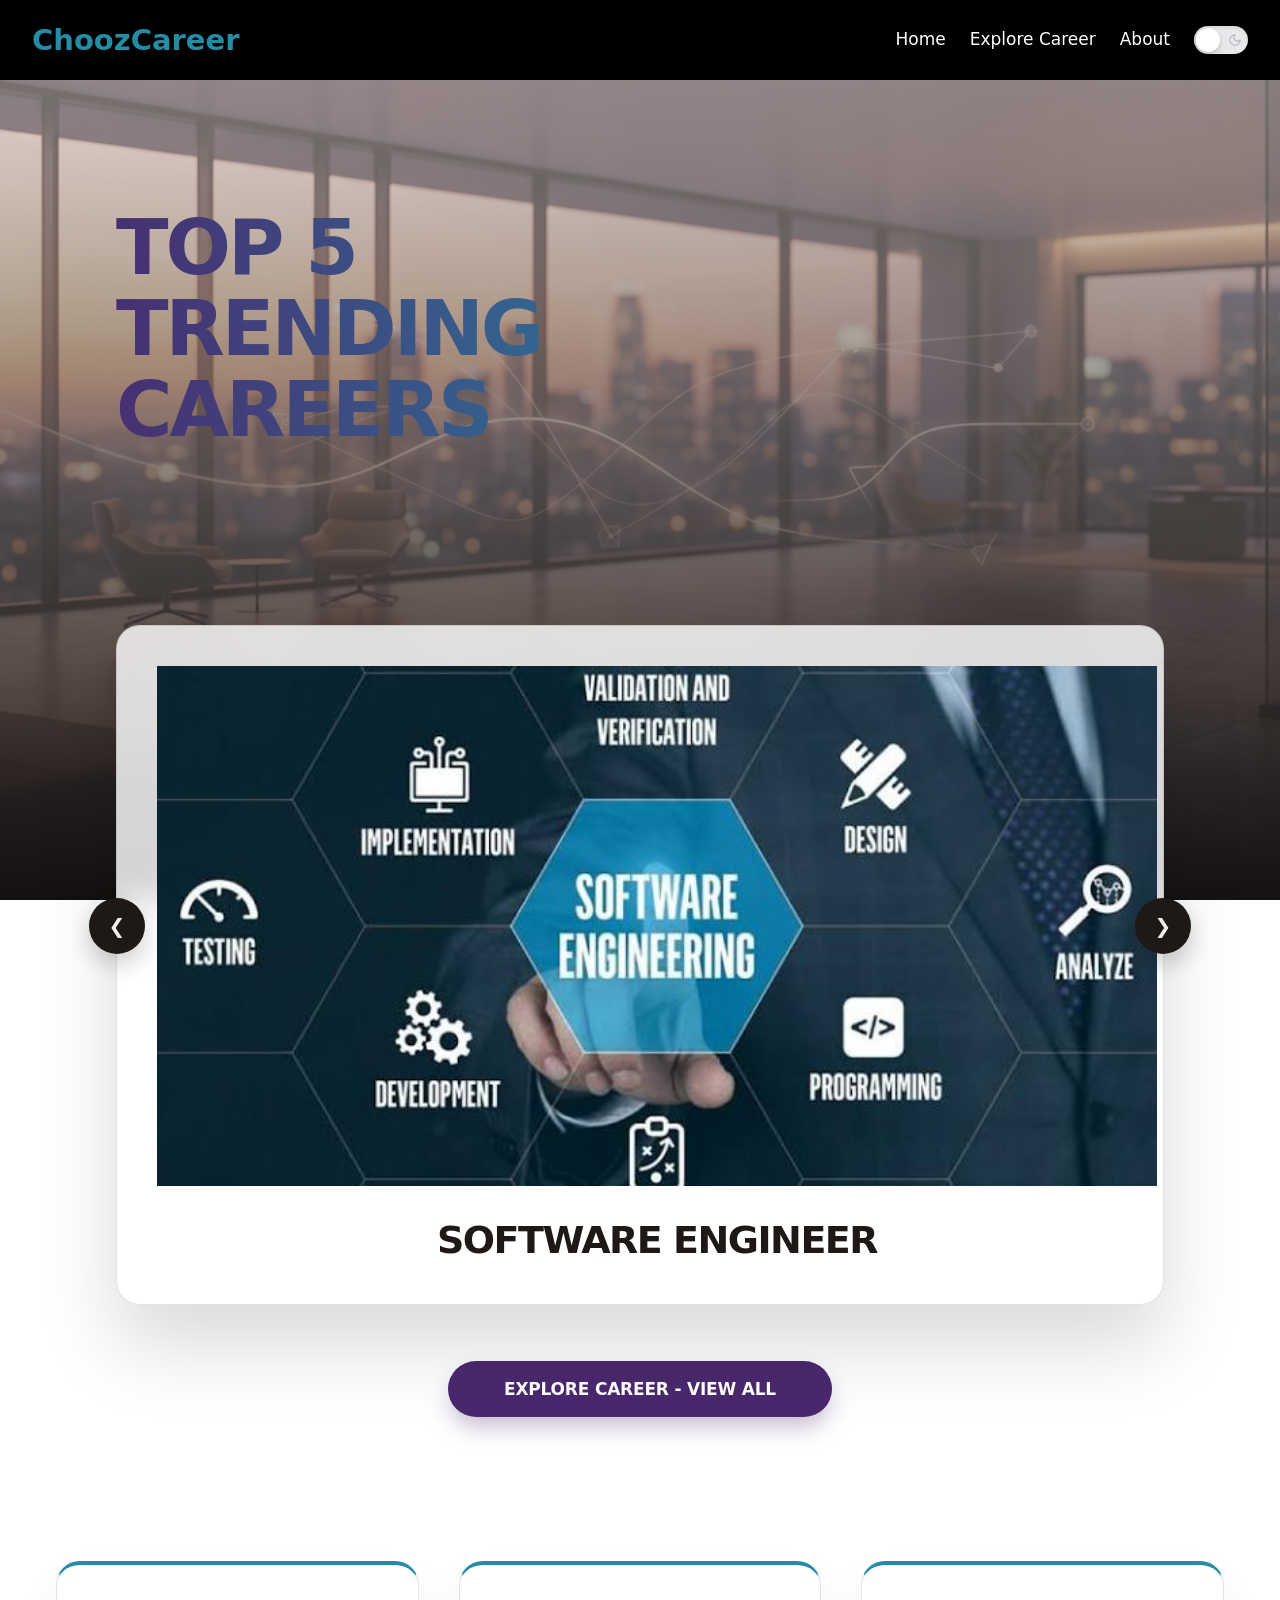
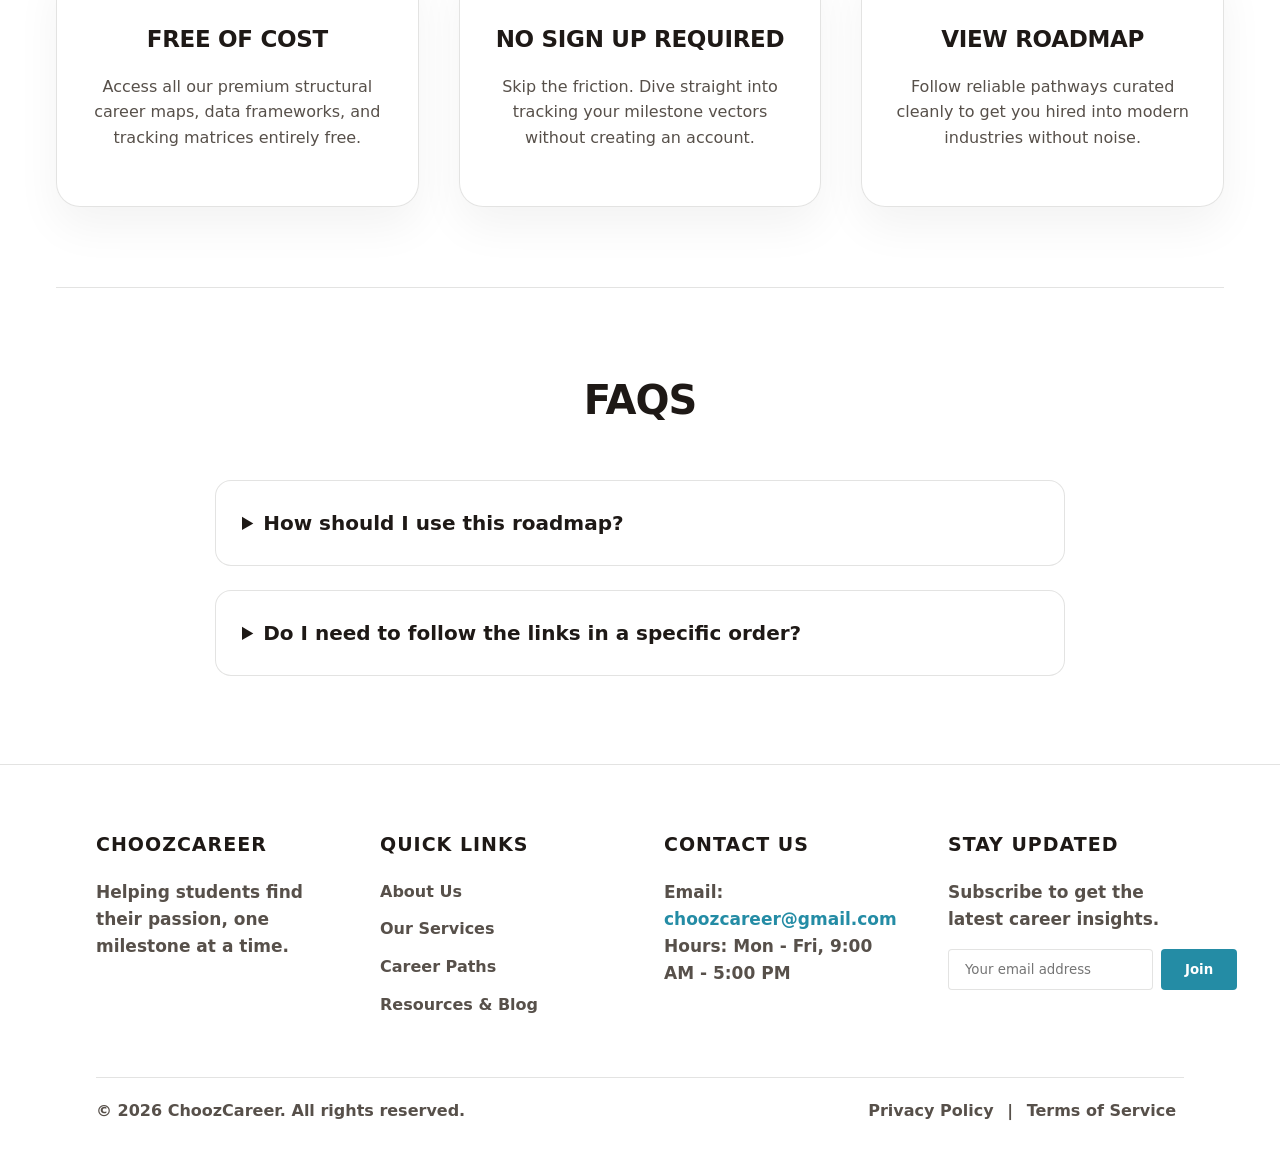
==== commit 1136504b: "last commit" ====
--- a/index.html
+++ b/index.html
@@ -18,8 +18,7 @@
             <li><a href="/Pages/explore.html">Explore Career</a></li>
             <li><a href="/Pages/about.html">About</a></li>
             <li class="theme-toggle-item">
-                <button class="theme-switch" id="globalThemeBtn" onclick="toggleTheme()"
-                    aria-label="Toggle dark and light mode">
+                <button class="theme-switch" id="globalThemeBtn" onclick="toggleTheme()">
                     <div class="switch-track">
                         <svg class="icon icon-sun" xmlns="http://w3.org" viewBox="0 0 24 24" fill="none"
                             stroke="currentColor" stroke-width="2" stroke-linecap="round" stroke-linejoin="round">
@@ -49,29 +48,23 @@
     <section class="slider-section">
         <div class="slider-container">
             <button class="slider-btn prev-btn" onclick="changeSlide(-1)">&#10094;</button>
-
             <div class="slide active">
-                <div class="slide-num">1</div>
                 <img src="/assets/software_engineer.jfif" alt="">
                 <div class="slide-caption">Software Engineer</div>
             </div>
             <div class="slide">
-                <div class="slide-num">2</div>
                 <img src="/assets/data_science.jfif" alt="">
                 <div class="slide-caption">Data Scientist</div>
             </div>
             <div class="slide">
-                <div class="slide-num">3</div>
                 <img src="/assets/digital_marketing.jfif" alt="">
                 <div class="slide-caption">Digital Marketer</div>
             </div>
             <div class="slide">
-                <div class="slide-num">4</div>
                 <img src="/assets/ui-ux.jfif" alt="">
                 <div class="slide-caption">UI/UX Designer</div>
             </div>
             <div class="slide">
-                <div class="slide-num">5</div>
                 <img src="/assets/product_manager.jfif" alt="">
                 <div class="slide-caption">Product Manager</div>
             </div>
@@ -138,7 +131,7 @@
 
         <div class="footer-section contact-info" id="contact-info">
             <h3>Contact Us</h3>
-            <p>Email: <a href="mailto:alphaxheroes@gmail.com">alphaxheroes@gmail.com</a></p>
+            <p>Email: <a href="mailto:choozcareer@gmail.com">choozcareer@gmail.com</a></p>
             <p>Hours: Mon - Fri, 9:00 AM - 5:00 PM</p>
         </div>
 
@@ -147,7 +140,7 @@
             <p>Subscribe to get the latest career insights.</p>
             <form class="newsletter-form">
                 <input type="email" placeholder="Your email address" required>
-                <button type="submit">Join</button>
+                <button type="submit" onclick="notify_me()">Join</button>
             </form>
         </div>
     </div>
--- a/Css/index.css
+++ b/Css/index.css
@@ -22,8 +22,8 @@
 }
 
 * {
-    margin: 0;
-    padding: 0;
+    margin: 0px;
+    padding: 0px;
     box-sizing: border-box;
     font-family: 'Inter', 'Segoe UI', system-ui, sans-serif;
     transition: background-color 0.3s ease, color 0.3s ease;
@@ -37,7 +37,7 @@
     background-repeat: no-repeat;
     color: var(--text-color);
     line-height: 1.6;
-    min-height: 100vh;
+    min-height: 1080px;
     position: relative;
     z-index: 1;
 }
@@ -45,10 +45,10 @@
 body::before {
     content: '';
     position: fixed;
-    top: 0;
-    left: 0;
-    right: 0;
-    bottom: 0;
+    top: 0px;
+    left: 0px;
+    right: 0px;
+    bottom: 0px;
     background: linear-gradient(180deg, rgba(244, 238, 232, 0.5) 0%, rgba(20, 17, 15, 0.92) 100%);
     z-index: -1;
 }
@@ -59,13 +59,13 @@
 
 main {
     max-width: 1200px;
-    margin: 0 auto;
-    padding: 2rem 1rem;
+    margin: 0px auto;
+    padding: 32px 16px;
 }
 
 .hero {
     text-align: left;
-    padding: 6rem 5% 3rem;
+    padding: 96px 60px 48px;
     max-width: 800px;
     background: linear-gradient(to right, var(--primary), var(--accent));
     -webkit-background-clip: text;
@@ -73,27 +73,26 @@
 }
 
 .hero h1 {
-    font-size: 4.8rem;
+    font-size: 77px;
     font-weight: 800;
     letter-spacing: -3px;
     line-height: 1.05;
     text-transform: uppercase;
-    margin-bottom: 1.5rem;
+    margin-bottom: 24px;
     color: var(--text-color);
 }
 
 .hero p {
-    font-size: 1.35rem;
+    font-size: 22px;
     opacity: 0.9;
     color: var(--text-muted);
 }
 
-
 .slider-section {
-    padding: 2rem 5% 4rem;
+    padding: 32px 60px 64px;
     position: relative;
     max-width: 1200px;
-    margin: 0 auto;
+    margin: 0px auto;
 }
 
 .slider-container {
@@ -101,15 +100,17 @@
     backdrop-filter: var(--glass-blur, blur(10px));
     -webkit-backdrop-filter: var(--glass-blur, blur(10px));
     border-radius: var(--radius-premium, 24px);
-    padding: 2.5rem;
+    padding: 40px;
     border: 1px solid var(--border-color, #e0e0e0);
     position: relative;
-    box-shadow: 0 40px 80px rgba(0, 0, 0, 0.15);
+    box-shadow: 0px 40px 80px rgba(0, 0, 0, 0.15);
 }
 
 .slide {
     display: none;
-    width: 100%;
+    width: 1000px;
+    max-width: 1000px;
+    margin: 0px auto;
     text-align: center;
     position: relative;
 }
@@ -123,22 +124,25 @@
     position: relative;
     border-radius: 16px;
     overflow: hidden;
-    box-shadow: 0 25px 50px rgba(0, 0, 0, 0.15);
-    max-width: 100%;
+    box-shadow: 0px 25px 50px rgba(0, 0, 0, 0.15);
+    width: 1000px;
     height: 520px;
 }
 
 .slide .image-wrapper::after {
     content: '';
     position: absolute;
-    top: 0; left: 0; right: 0; bottom: 0;
+    top: 0px;
+    left: 0px;
+    right: 0px;
+    bottom: 0px;
     background: linear-gradient(180deg, rgba(0, 0, 0, 0) 60%, rgba(0, 0, 0, 0.35) 100%);
     pointer-events: none;
 }
 
 .slide img {
-    width: 100%;
-    height: 100%;
+    width: 1000px;
+    height: 520px;
     max-height: 520px;
     object-fit: cover;
     display: block;
@@ -146,33 +150,33 @@
 }
 
 .slide:hover img {
-    transform: scale(1.03); 
+    transform: scale(1.03);
 }
 
 .slide-num {
     position: absolute;
-    top: 1.5rem;
-    left: 2rem;
+    top: 24px;
+    left: 32px;
     background: rgba(20, 17, 15, 0.85);
     backdrop-filter: blur(8px);
     color: #ffffff;
-    padding: 0.5rem 1.2rem;
+    padding: 8px 19px;
     border-radius: 30px;
     font-weight: 700;
-    font-size: 0.9rem;
+    font-size: 14px;
     border: 1px solid rgba(255, 255, 255, 0.1);
     z-index: 5;
 }
 
 .slide-caption {
-    margin-top: 2rem;
-    font-size: 2.4rem;
+    margin-top: 32px;
+    font-size: 38px;
     font-weight: 800;
     letter-spacing: -1.5px;
     text-transform: uppercase;
     color: var(--text-color, #14110f);
     line-height: 1.2;
-    min-height: 2.88rem;
+    min-height: 46px;
 }
 
 .slider-btn {
@@ -181,51 +185,56 @@
     border: none;
     width: 56px;
     height: 56px;
-    border-radius: 50%;
-    font-size: 1.25rem;
+    border-radius: 28px;
+    font-size: 20px;
     cursor: pointer;
     z-index: 10;
     display: flex;
     align-items: center;
     justify-content: center;
-    box-shadow: 0 10px 25px rgba(0, 0, 0, 0.2);
+    box-shadow: 0px 10px 25px rgba(0, 0, 0, 0.2);
     position: absolute;
-    top: calc(2.5rem + 260px);
-    transform: translateY(-50%);
+    top: 300px;
+    transform: translateY(-28px);
     transition: transform 0.25s cubic-bezier(0.16, 1, 0.3, 1), background-color 0.2s, opacity 0.2s;
 }
 
-.prev-btn { left: -28px; }
-.next-btn { right: -28px; }
+.prev-btn {
+    left: -28px;
+}
+
+.next-btn {
+    right: -28px;
+}
 
 .slider-btn:hover {
-    transform: translateY(-50%) scale(1.08);
+    transform: translateY(-28px) scale(1.08);
     opacity: 0.95;
 }
 
 .explore-action {
     text-align: center;
-    margin-top: 3.5rem;
+    margin-top: 56px;
 }
 
 .view-all-btn {
     background-color: var(--primary, #4a286d);
     color: #ffffff;
     border: none;
-    padding: 1.1rem 3.5rem;
-    font-size: 1.05rem;
+    padding: 18px 56px;
+    font-size: 17px;
     cursor: pointer;
-    border-radius: 40px; 
+    border-radius: 40px;
     font-weight: 700;
     text-transform: uppercase;
     letter-spacing: -0.2px;
-    box-shadow: 0 12px 24px -4px rgba(74, 40, 109, 0.35);
+    box-shadow: 0px 12px 24px -4px rgba(74, 40, 109, 0.35);
     transition: transform 0.25s ease, box-shadow 0.25s ease;
 }
 
 .view-all-btn:hover {
     transform: translateY(-2px);
-    box-shadow: 0 16px 30px -4px rgba(74, 40, 109, 0.45);
+    box-shadow: 0px 16px 30px -4px rgba(74, 40, 109, 0.45);
 }
 
 @keyframes luxuryFadeIn {
@@ -239,22 +248,21 @@
     }
 }
 
-
 .features-section {
     display: grid;
     grid-template-columns: repeat(auto-fit, minmax(280px, 1fr));
-    gap: 2.5rem;
-    margin: 5rem 0;
+    gap: 40px;
+    margin: 80px 0px;
 }
 
 .feature-box {
     background-color: var(--card-bg);
     backdrop-filter: var(--glass-blur);
     -webkit-backdrop-filter: var(--glass-blur);
-    padding: 3.5rem 2rem;
+    padding: 56px 32px;
     text-align: center;
     border-radius: var(--radius-premium);
-    box-shadow: 0 20px 45px rgba(0, 0, 0, 0.05);
+    box-shadow: 0px 20px 45px rgba(0, 0, 0, 0.05);
     border-top: 4px solid var(--accent);
     border-left: 1px solid var(--border-color);
     border-right: 1px solid var(--border-color);
@@ -262,8 +270,8 @@
 }
 
 .feature-box h3 {
-    margin-bottom: 1rem;
-    font-size: 1.45rem;
+    margin-bottom: 16px;
+    font-size: 23px;
     font-weight: 800;
     text-transform: uppercase;
     letter-spacing: -0.3px;
@@ -274,55 +282,55 @@
 }
 
 .roadmap-wrapper {
-    margin-top: 3.5rem;
+    margin-top: 56px;
     background: var(--card-bg);
     backdrop-filter: var(--glass-blur);
     -webkit-backdrop-filter: var(--glass-blur);
     border-radius: var(--radius-premium);
-    padding: 3.5rem;
+    padding: 56px;
     border: 1px solid var(--border-color);
-    box-shadow: 0 30px 70px rgba(0, 0, 0, 0.08);
+    box-shadow: 0px 30px 70px rgba(0, 0, 0, 0.08);
 }
 
 .faqs-section {
     text-align: center;
-    padding: 5rem 5% 2rem;
+    padding: 80px 60px 32px;
     border-top: 1px solid var(--border-color);
 }
 
 .faqs-section h2 {
-    font-size: 2.5rem;
+    font-size: 40px;
     font-weight: 800;
-    margin-bottom: 3rem;
+    margin-bottom: 48px;
     text-transform: uppercase;
     letter-spacing: -1px;
 }
 
 .faqs-container {
     max-width: 850px;
-    margin: 0 auto;
+    margin: 0px auto;
     text-align: left;
 }
 
 .faq-item {
     background-color: var(--card-bg);
     backdrop-filter: var(--glass-blur);
-    margin-bottom: 1.5rem;
-    padding: 1.6rem;
+    margin-bottom: 24px;
+    padding: 26px;
     border-radius: 16px;
     border: 1px solid var(--border-color);
 }
 
 .faq-item summary {
     font-weight: 700;
-    font-size: 1.25rem;
+    font-size: 20px;
     cursor: pointer;
     outline: none;
     color: var(--text-color);
 }
 
 .faq-item p {
-    padding-top: 1rem;
+    padding-top: 16px;
     line-height: 1.7;
     color: var(--text-muted);
-}+}
--- a/Css/nav.css
+++ b/Css/nav.css
@@ -1,18 +1,18 @@
 .header {
     background-color: #000000;
     color: var(--accent);
-    padding: 0 2rem;
+    padding: 0px 32px;
     height: 80px;
     display: flex;
     justify-content: space-between;
     align-items: center;
     position: sticky;
-    top: 0;
+    top: 0px;
     z-index: 1000;
 }
 
 .name {
-    font-size: 1.8rem;
+    font-size: 29px;
     font-weight: 700;
 }
 
@@ -23,12 +23,12 @@
 nav ul {
     display: flex;
     align-items: center;
-    gap: 1.5rem;
+    gap: 24px;
     list-style: none;
 }
 
 header a {
-    font-size: 1.05rem;
+    font-size: 17px;
     text-decoration: none;
     color: #ffffff;
     font-weight: 500;
@@ -43,7 +43,7 @@
     background: transparent;
     border: 2px solid var(--accent);
     color: #ffffff;
-    padding: 0.4rem 1rem;
+    padding: 6px 16px;
     border-radius: 20px;
     cursor: pointer;
     font-weight: 600;
@@ -51,7 +51,7 @@
 
 .night-mode:hover {
     background: var(--accent);
-    color: #000;
+    color: #000000;
 }
 
 .theme-toggle-item {
@@ -63,7 +63,7 @@
 .theme-switch {
     background: transparent;
     border: none;
-    padding: 0;
+    padding: 0px;
     cursor: pointer;
     display: inline-flex;
     align-items: center;
@@ -82,11 +82,11 @@
     background-color: #e9e9eb;
     border-radius: 14px;
     transition: background-color 0.3s cubic-bezier(0.4, 0, 0.2, 1);
-    box-shadow: inset 0 2px 4px rgba(0, 0, 0, 0.08);
+    box-shadow: inset 0px 2px 4px rgba(0, 0, 0, 0.08);
     display: flex;
     align-items: center;
     justify-content: space-between;
-    padding: 0 6px;
+    padding: 0px 6px;
 }
 
 .switch-track .icon {
@@ -112,8 +112,8 @@
     width: 24px;
     height: 24px;
     background-color: #ffffff;
-    border-radius: 50%;
-    box-shadow: 0 3px 6px rgba(0, 0, 0, 0.15), 0 1px 3px rgba(0, 0, 0, 0.06);
+    border-radius: 12px;
+    box-shadow: 0px 3px 6px rgba(0, 0, 0, 0.15), 0px 1px 3px rgba(0, 0, 0, 0.06);
     transition: transform 0.3s cubic-bezier(0.25, 1, 0.5, 1);
     z-index: 2;
 }
@@ -140,4 +140,4 @@
 
 [data-theme="dark"] .switch-knob {
     transform: translateX(26px);
-}+}
--- a/Css/footer.css
+++ b/Css/footer.css
@@ -1,9 +1,8 @@
 .main-footer {
     border-top: 1px solid var(--border-color);
-    padding: 4rem 8% 2rem 8%;
+    padding: 64px 96px 32px 96px;
     background-color: var(--card-bg);
     backdrop-filter: var(--glass-blur);
-    -webkit-backdrop-filter: var(--glass-blur);
     animation: luxuryFadeIn 0.8s ease-out forwards;
 }
 
@@ -11,27 +10,27 @@
     display: flex;
     flex-wrap: wrap;
     justify-content: space-between;
-    gap: 3rem;
-    padding-bottom: 3rem;
+    gap: 48px;
+    padding-bottom: 48px;
 }
 
 .footer-section {
-    flex: 1;
+    flex: 1 1 220px;
     min-width: 220px;
 }
 
 .footer-section h3 {
-    font-size: 1.2rem;
+    font-size: 19px;
     font-weight: 800;
     text-transform: uppercase;
-    letter-spacing: 0.05em;
-    margin-bottom: 1.2rem;
-    color: var(--text-color, #fff);
+    letter-spacing: 1px;
+    margin-bottom: 19px;
+    color: var(--text-color, #ffffff);
 }
 
 .footer-section p, 
 .footer-section .footer-brand {
-    font-size: 1.1rem;
+    font-size: 17px;
     font-weight: 600;
     color: var(--text-muted);
     line-height: 1.6;
@@ -50,12 +49,12 @@
 
 .footer-links ul {
     list-style: none;
-    padding: 0;
-    margin: 0;
+    padding: 0px;
+    margin: 0px;
 }
 
 .footer-links li {
-    margin-bottom: 0.75rem;
+    margin-bottom: 12px;
 }
 
 .footer-links a {
@@ -70,25 +69,25 @@
 
 .newsletter-form {
     display: flex;
-    gap: 0.5rem;
-    margin-top: 1rem;
+    gap: 8px;
+    margin-top: 16px;
 }
 
 .newsletter-form input[type="email"] {
-    flex: 1;
-    padding: 0.75rem 1rem;
+    flex: 1 1 0px;
+    padding: 12px 16px;
     border: 1px solid var(--border-color);
     background: rgba(255, 255, 255, 0.05);
     border-radius: 4px;
-    color: #fff;
+    color: #ffffff;
     font-family: inherit;
 }
 
 .newsletter-form button {
-    padding: 0.75rem 1.5rem;
+    padding: 12px 24px;
     background-color: var(--accent);
     border: none;
-    color: #fff;
+    color: #ffffff;
     font-weight: 700;
     border-radius: 4px;
     cursor: pointer;
@@ -104,10 +103,10 @@
     justify-content: space-between;
     align-items: center;
     flex-wrap: wrap;
-    gap: 1rem;
+    gap: 16px;
     border-top: 1px solid var(--border-color);
     padding-top: 20px;
-    font-size: 1rem;
+    font-size: 16px;
     font-weight: 700;
     color: var(--text-muted);
 }
@@ -116,7 +115,7 @@
     color: var(--text-muted);
     font-weight: 600;
     text-decoration: none;
-    margin: 0 0.5rem;
+    margin: 0px 8px;
 }
 
 .footer-legal a:hover {
@@ -130,6 +129,6 @@
     }
     to { 
         opacity: 1; 
-        transform: translateY(0) scale(1); 
+        transform: translateY(0px) scale(1); 
     }
 }
